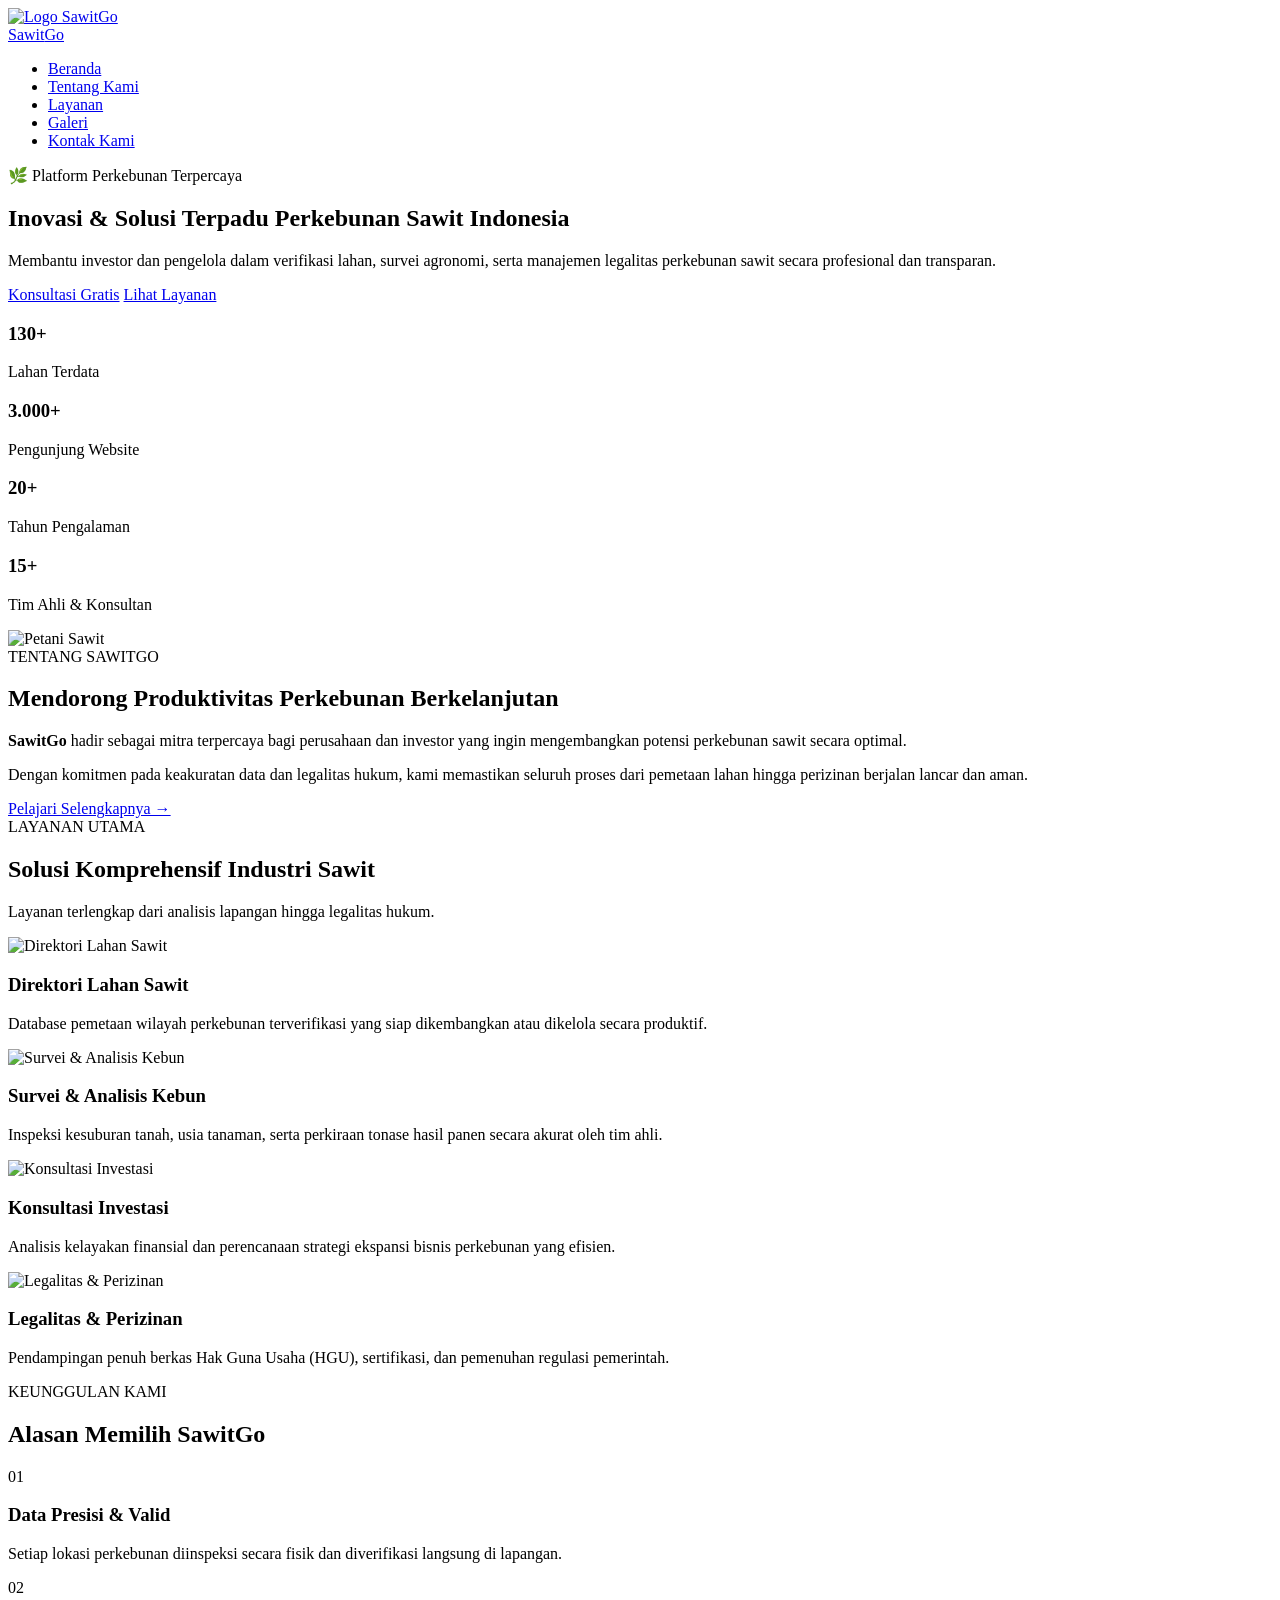
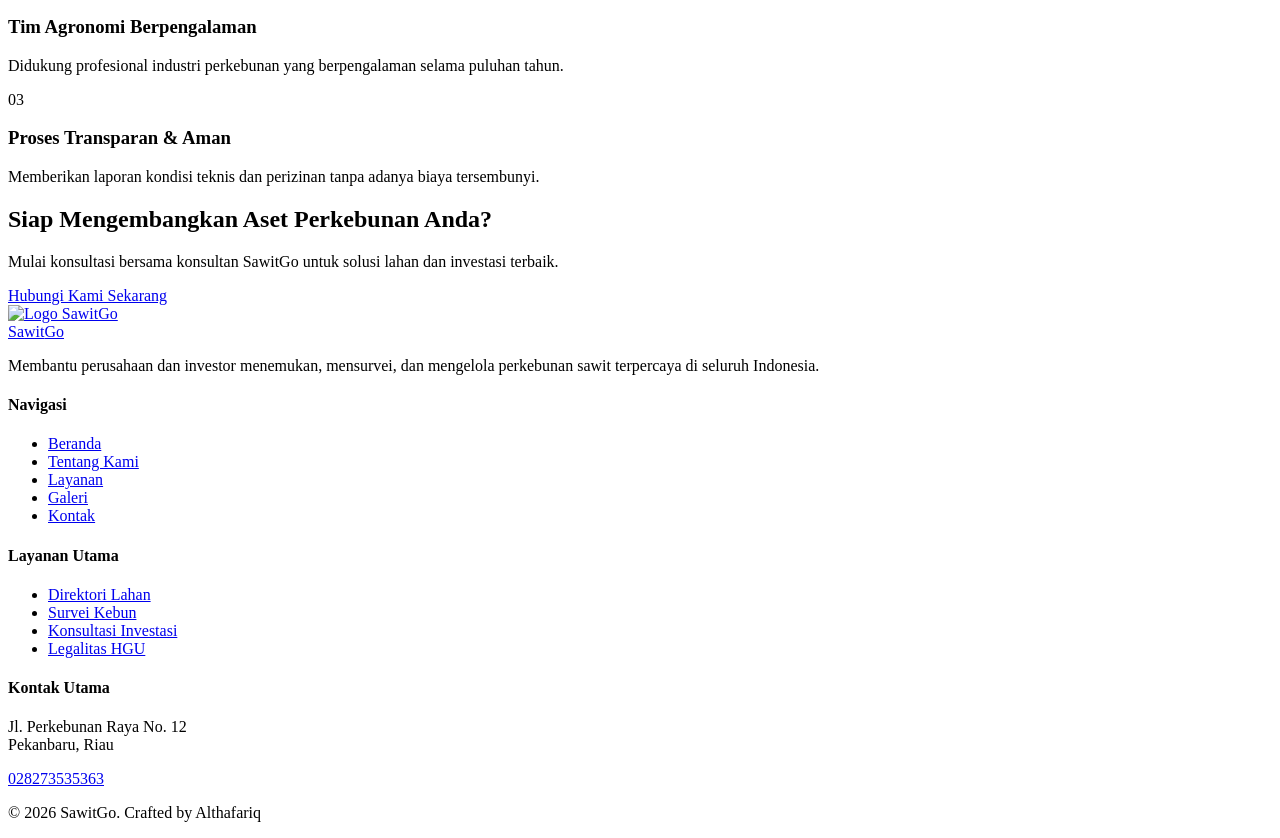
==== index.html @ cbb432f5 "first commit" ====
<!doctype html>
<html lang="id">
  <head>
    <meta charset="UTF-8" />
    <meta name="viewport" content="width=device-width, initial-scale=1.0" />
    <title>SawitGo - Solusi Perkebunan Sawit Modern</title>
    <link rel="stylesheet" href="assets/css/style.css" />
    <link rel="preconnect" href="https://fonts.googleapis.com" />
    <link rel="preconnect" href="https://fonts.gstatic.com" crossorigin />
    <link
      href="https://fonts.googleapis.com/css2?family=Plus+Jakarta+Sans:wght@400;500;600;700;800&display=swap"
      rel="stylesheet"
    />
  </head>
  <body>
    <!-- Navbar Modern (Melayang / Sticky Glassmorphism) -->
    <header class="main-header">
      <nav class="navbar container">
        <a href="index.html" class="brand">
          <div class="brand__logo-box">
            <img
              src="assets/image/Sawit.jpeg"
              alt="Logo SawitGo"
              class="brand__logo"
            />
          </div>
          <span class="brand__title"
            >Sawit<span class="brand__highlight">Go</span></span
          >
        </a>

        <ul class="nav-menu">
          <li><a href="index.html" class="nav-link active">Beranda</a></li>
          <li><a href="about.html" class="nav-link">Tentang Kami</a></li>
          <li><a href="Layanan.html" class="nav-link">Layanan</a></li>
          <li><a href="Gallery.html" class="nav-link">Galeri</a></li>
          <li>
            <a href="Contact.html" class="nav-link nav-btn">Kontak Kami</a>
          </li>
        </ul>
      </nav>
    </header>

    <main>
      <!-- Hero Section -->
      <section class="hero-section">
        <div class="container hero-content">
          <span class="badge-pill">🌿 Platform Perkebunan Terpercaya</span>
          <h1>
            Inovasi &amp; Solusi Terpadu <span>Perkebunan Sawit</span> Indonesia
          </h1>
          <p>
            Membantu investor dan pengelola dalam verifikasi lahan, survei
            agronomi, serta manajemen legalitas perkebunan sawit secara
            profesional dan transparan.
          </p>

          <div class="hero-actions">
            <a href="Contact.html" class="btn btn-primary">Konsultasi Gratis</a>
            <a href="Layanan.html" class="btn btn-outline">Lihat Layanan</a>
          </div>
        </div>
      </section>

      <!-- Section Statistik -->
      <section class="stats-section">
        <div class="container stats-grid">
          <div class="stat-card">
            <h3>130+</h3>
            <p>Lahan Terdata</p>
          </div>
          <div class="stat-card">
            <h3>3.000+</h3>
            <p>Pengunjung Website</p>
          </div>
          <div class="stat-card">
            <h3>20+</h3>
            <p>Tahun Pengalaman</p>
          </div>
          <div class="stat-card">
            <h3>15+</h3>
            <p>Tim Ahli &amp; Konsultan</p>
          </div>
        </div>
      </section>

      <!-- Section Tentang Kami -->
      <section class="about-section">
        <div class="container about-grid">
          <div class="about-image-wrapper">
            <img
              src="assets/image/petani.jpeg"
              alt="Petani Sawit"
              class="about-image"
            />
          </div>
          <div class="about-text">
            <span class="section-tag">TENTANG SAWITGO</span>
            <h2>Mendorong Produktivitas Perkebunan Berkelanjutan</h2>
            <p>
              <strong>SawitGo</strong> hadir sebagai mitra terpercaya bagi
              perusahaan dan investor yang ingin mengembangkan potensi
              perkebunan sawit secara optimal.
            </p>
            <p>
              Dengan komitmen pada keakuratan data dan legalitas hukum, kami
              memastikan seluruh proses dari pemetaan lahan hingga perizinan
              berjalan lancar dan aman.
            </p>
            <a href="about.html" class="link-arrow"
              >Pelajari Selengkapnya &rarr;</a
            >
          </div>
        </div>
      </section>

      <!-- Section Layanan (Tampilan 2 Atas - 2 Bawah dengan Foto Jelas) -->
      <section class="services-section">
        <div class="container">
          <div class="section-header text-center">
            <span class="section-tag">LAYANAN UTAMA</span>
            <h2>Solusi Komprehensif Industri Sawit</h2>
            <p>
              Layanan terlengkap dari analisis lapangan hingga legalitas hukum.
            </p>
          </div>

          <!-- Grid Layanan 2x2 (2 Atas, 2 Bawah) -->
          <div class="services-grid-2x2">
            <!-- Card 1 -->
            <div class="service-card">
              <div class="service-card__image-box">
                <img
                  src="assets/image/indeximg1.jpeg"
                  alt="Direktori Lahan Sawit"
                />
              </div>
              <div class="service-card__body">
                <h3>Direktori Lahan Sawit</h3>
                <p>
                  Database pemetaan wilayah perkebunan terverifikasi yang siap
                  dikembangkan atau dikelola secara produktif.
                </p>
              </div>
            </div>

            <!-- Card 2 -->
            <div class="service-card">
              <div class="service-card__image-box">
                <img
                  src="assets/image/indeximg2.jpeg"
                  alt="Survei & Analisis Kebun"
                />
              </div>
              <div class="service-card__body">
                <h3>Survei &amp; Analisis Kebun</h3>
                <p>
                  Inspeksi kesuburan tanah, usia tanaman, serta perkiraan tonase
                  hasil panen secara akurat oleh tim ahli.
                </p>
              </div>
            </div>

            <!-- Card 3 -->
            <div class="service-card">
              <div class="service-card__image-box">
                <img
                  src="assets/image/indeximg3.jpeg"
                  alt="Konsultasi Investasi"
                />
              </div>
              <div class="service-card__body">
                <h3>Konsultasi Investasi</h3>
                <p>
                  Analisis kelayakan finansial dan perencanaan strategi ekspansi
                  bisnis perkebunan yang efisien.
                </p>
              </div>
            </div>

            <!-- Card 4 -->
            <div class="service-card">
              <div class="service-card__image-box">
                <img
                  src="assets/image/indeximg4.jpeg"
                  alt="Legalitas & Perizinan"
                />
              </div>
              <div class="service-card__body">
                <h3>Legalitas &amp; Perizinan</h3>
                <p>
                  Pendampingan penuh berkas Hak Guna Usaha (HGU), sertifikasi,
                  dan pemenuhan regulasi pemerintah.
                </p>
              </div>
            </div>
          </div>
        </div>
      </section>

      <!-- Section Keunggulan -->
      <section class="features-section">
        <div class="container">
          <div class="section-header text-center">
            <span class="section-tag">KEUNGGULAN KAMI</span>
            <h2>Alasan Memilih SawitGo</h2>
          </div>

          <div class="features-grid">
            <div class="feature-box">
              <div class="feature-num">01</div>
              <h3>Data Presisi &amp; Valid</h3>
              <p>
                Setiap lokasi perkebunan diinspeksi secara fisik dan
                diverifikasi langsung di lapangan.
              </p>
            </div>

            <div class="feature-box">
              <div class="feature-num">02</div>
              <h3>Tim Agronomi Berpengalaman</h3>
              <p>
                Didukung profesional industri perkebunan yang berpengalaman
                selama puluhan tahun.
              </p>
            </div>

            <div class="feature-box">
              <div class="feature-num">03</div>
              <h3>Proses Transparan &amp; Aman</h3>
              <p>
                Memberikan laporan kondisi teknis dan perizinan tanpa adanya
                biaya tersembunyi.
              </p>
            </div>
          </div>
        </div>
      </section>

      <!-- Section CTA (Dibuat Kontras & Terang) -->
      <section class="cta-section">
        <div class="container text-center">
          <h2>Siap Mengembangkan Aset Perkebunan Anda?</h2>
          <p>
            Mulai konsultasi bersama konsultan SawitGo untuk solusi lahan dan
            investasi terbaik.
          </p>
          <a href="Contact.html" class="btn btn-cta">Hubungi Kami Sekarang</a>
        </div>
      </section>
    </main>

    <!-- Footer dengan Efek Aura -->
    <footer class="main-footer">
      <!-- Garis Animasi Aura -->
      <div class="footer-aura-line"></div>

      <div class="container footer-grid">
        <!-- Kolom 1: Brand / Profil Singkat -->
        <div class="footer-col">
          <a href="index.html" class="brand brand--footer">
            <div class="brand__logo-box">
              <img
                src="assets/image/Sawit.jpeg"
                alt="Logo SawitGo"
                class="brand__logo"
              />
            </div>
            <span class="brand__title"
              >Sawit<span class="brand__highlight">Go</span></span
            >
          </a>
          <p class="footer-desc">
            Membantu perusahaan dan investor menemukan, mensurvei, dan mengelola
            perkebunan sawit terpercaya di seluruh Indonesia.
          </p>
        </div>

        <!-- Kolom 2: Navigasi Cepat -->
        <div class="footer-col">
          <h4 class="footer-title">Navigasi</h4>
          <ul class="footer-links">
            <li><a href="index.html">Beranda</a></li>
            <li><a href="about.html">Tentang Kami</a></li>
            <li><a href="Layanan.html">Layanan</a></li>
            <li><a href="Gallery.html">Galeri</a></li>
            <li><a href="Contact.html">Kontak</a></li>
          </ul>
        </div>

        <!-- Kolom 3: Layanan Utama -->
        <div class="footer-col">
          <h4 class="footer-title">Layanan Utama</h4>
          <ul class="footer-links">
            <li><a href="Layanan.html">Direktori Lahan</a></li>
            <li><a href="Layanan.html">Survei Kebun</a></li>
            <li><a href="Layanan.html">Konsultasi Investasi</a></li>
            <li><a href="Layanan.html">Legalitas HGU</a></li>
          </ul>
        </div>

        <!-- Kolom 4: Kartu Kontak -->
        <div class="footer-col">
          <div class="footer-contact-card">
            <h4 class="footer-title">Kontak Utama</h4>
            <p>Jl. Perkebunan Raya No. 12<br />Pekanbaru, Riau</p>
            <a href="tel:028273535363" class="footer-phone">028273535363</a>
          </div>
        </div>
      </div>

      <!-- Copyright Bottom Bar -->
      <div class="footer-bottom">
        <div class="container text-center">
          <p>&copy; 2026 SawitGo. Crafted by Althafariq</p>
        </div>
      </div>
    </footer>
  </body>
</html>
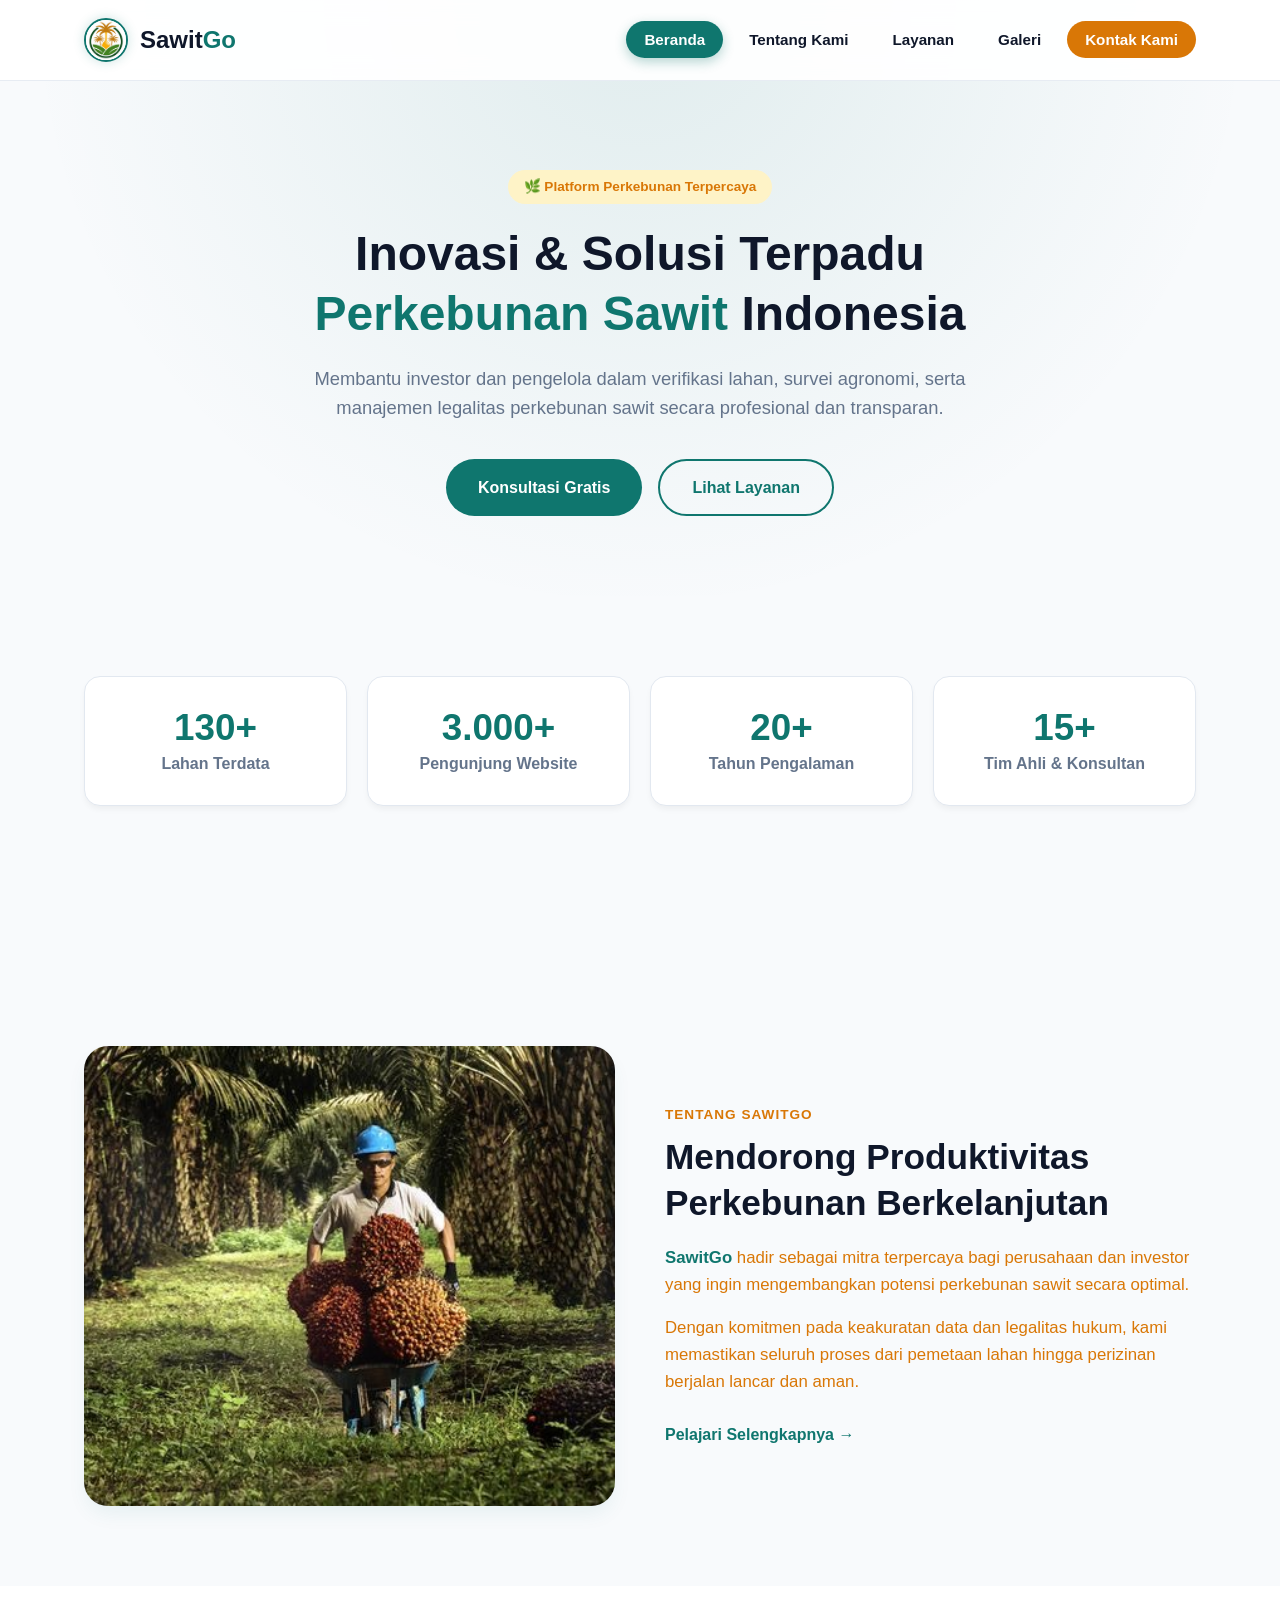
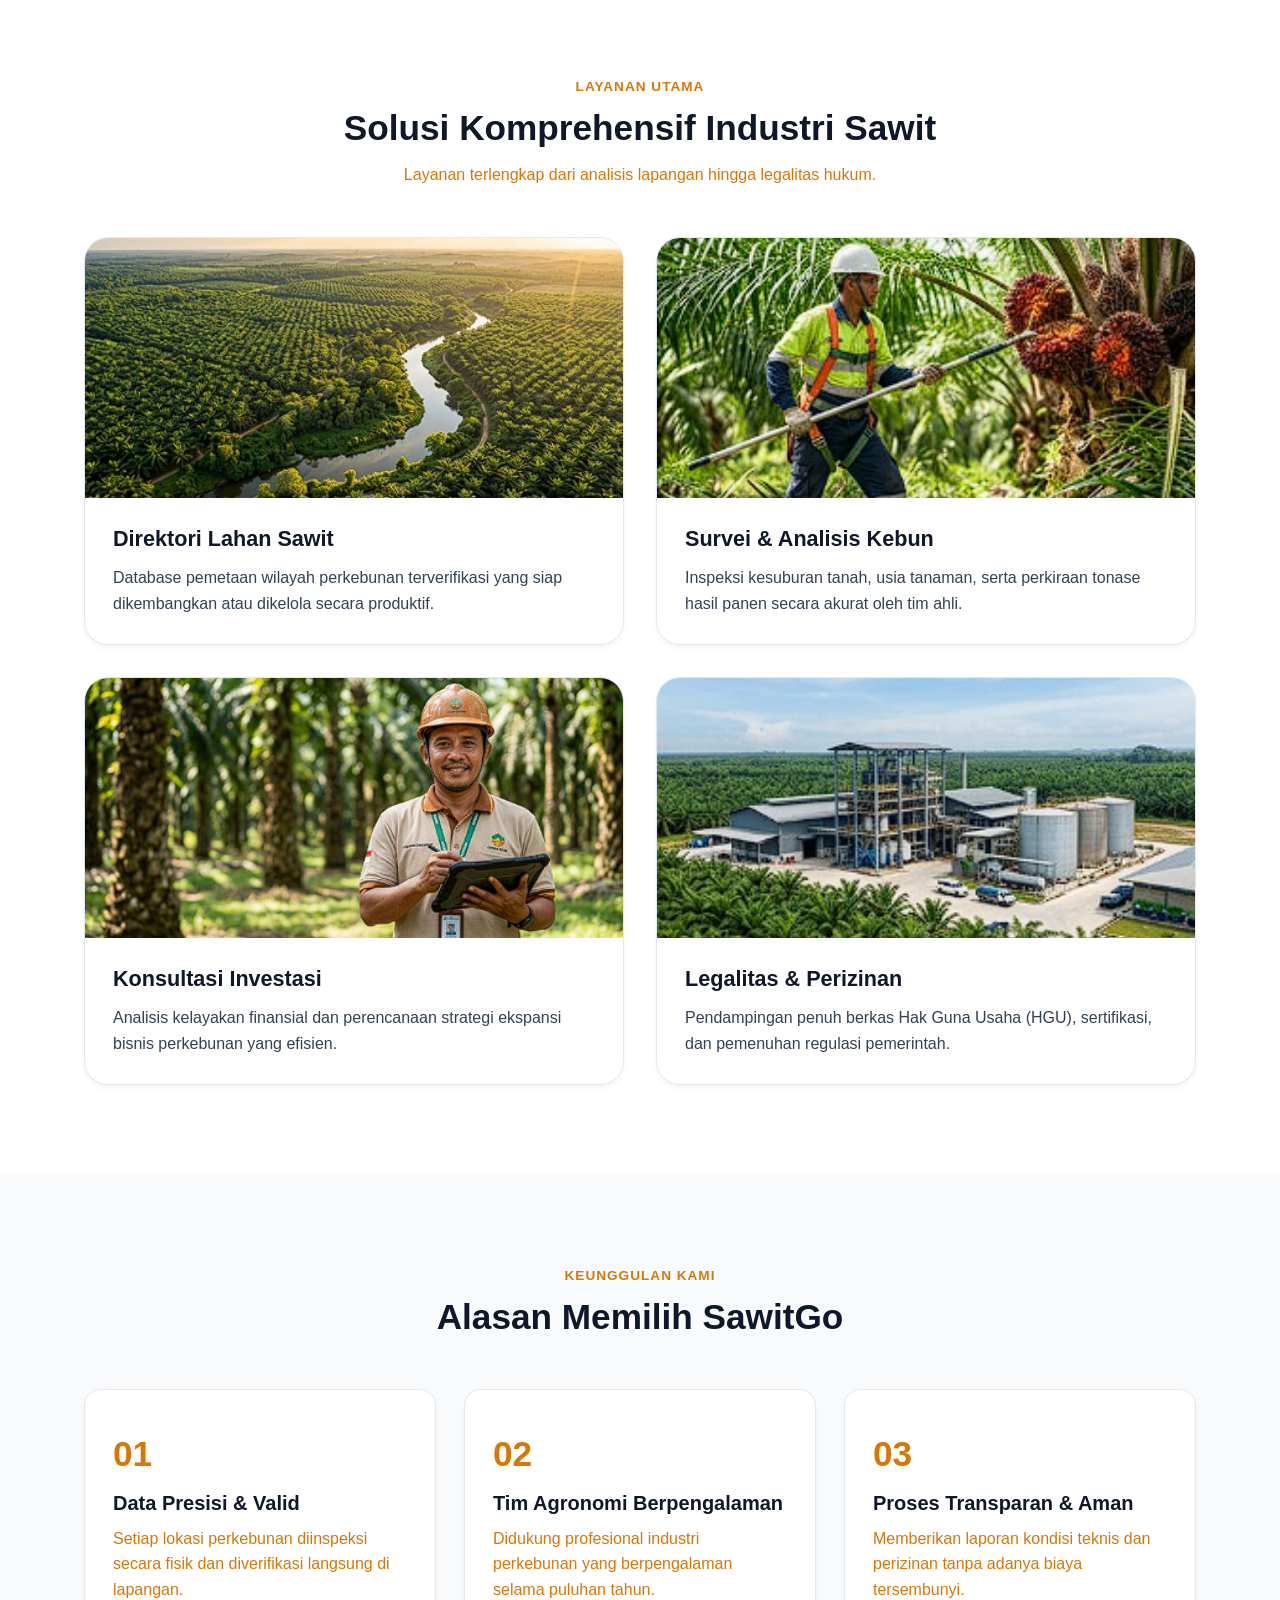
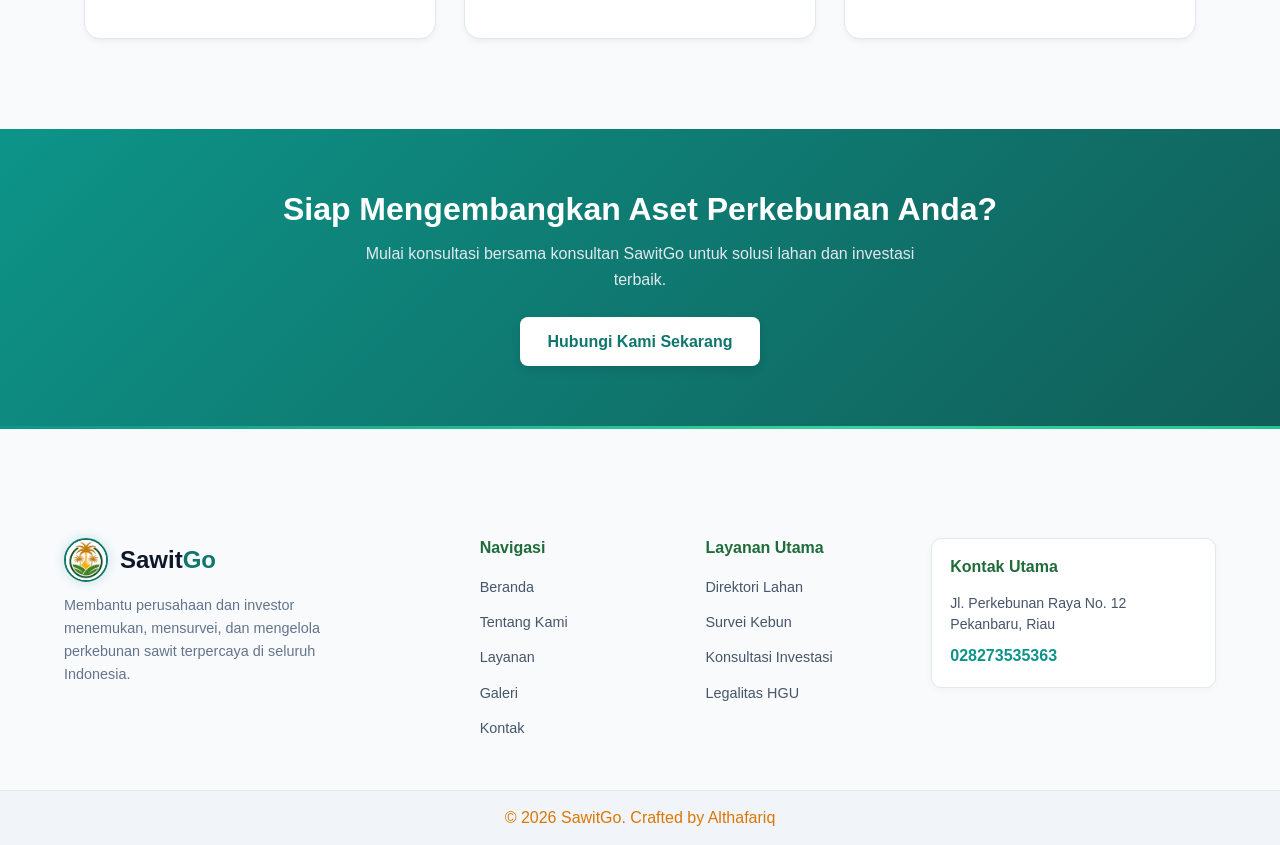
==== commit 5590591e: "fix: perbarui path Assets dan Style.css" ====
--- a/index.html
+++ b/index.html
@@ -4,7 +4,7 @@
     <meta charset="UTF-8" />
     <meta name="viewport" content="width=device-width, initial-scale=1.0" />
     <title>SawitGo - Solusi Perkebunan Sawit Modern</title>
-    <link rel="stylesheet" href="assets/css/style.css" />
+    <link rel="stylesheet" href="Assets/css/Style.css" />
     <link rel="preconnect" href="https://fonts.googleapis.com" />
     <link rel="preconnect" href="https://fonts.gstatic.com" crossorigin />
     <link
@@ -19,7 +19,7 @@
         <a href="index.html" class="brand">
           <div class="brand__logo-box">
             <img
-              src="assets/image/Sawit.jpeg"
+              src="Assets/image/Sawit.jpeg"
               alt="Logo SawitGo"
               class="brand__logo"
             />
@@ -89,7 +89,7 @@
         <div class="container about-grid">
           <div class="about-image-wrapper">
             <img
-              src="assets/image/petani.jpeg"
+              src="Assets/image/petani.jpeg"
               alt="Petani Sawit"
               class="about-image"
             />
@@ -131,7 +131,7 @@
             <div class="service-card">
               <div class="service-card__image-box">
                 <img
-                  src="assets/image/indeximg1.jpeg"
+                  src="Assets/image/indeximg1.jpeg"
                   alt="Direktori Lahan Sawit"
                 />
               </div>
@@ -148,7 +148,7 @@
             <div class="service-card">
               <div class="service-card__image-box">
                 <img
-                  src="assets/image/indeximg2.jpeg"
+                  src="Assets/image/indeximg2.jpeg"
                   alt="Survei & Analisis Kebun"
                 />
               </div>
@@ -165,7 +165,7 @@
             <div class="service-card">
               <div class="service-card__image-box">
                 <img
-                  src="assets/image/indeximg3.jpeg"
+                  src="Assets/image/indeximg3.jpeg"
                   alt="Konsultasi Investasi"
                 />
               </div>
@@ -182,7 +182,7 @@
             <div class="service-card">
               <div class="service-card__image-box">
                 <img
-                  src="assets/image/indeximg4.jpeg"
+                  src="Assets/image/indeximg4.jpeg"
                   alt="Legalitas & Perizinan"
                 />
               </div>
@@ -261,7 +261,7 @@
           <a href="index.html" class="brand brand--footer">
             <div class="brand__logo-box">
               <img
-                src="assets/image/Sawit.jpeg"
+                src="Assets/image/Sawit.jpeg"
                 alt="Logo SawitGo"
                 class="brand__logo"
               />
--- a/Assets/css/Style.css
+++ b/Assets/css/Style.css
@@ -0,0 +1,1207 @@
+/* Universal selector (*) -> menimpa elemen sekaligus */
+* {
+  margin: 0;
+  padding: 0;
+  box-sizing: border-box; /* border & padding ikut dihitung ke dalam width/height */
+}
+
+/* Element selector -> menarget tag HTML langsung, tanpa class/id */
+
+html {
+  scroll-behavior: smooth; /* biar klik link #id di navbar geser halus */
+}
+
+body {
+  font-family: "Inter", "Segoe UI", Arial, sans-serif;
+  color: #1e293b;
+  line-height: 1.6;
+  background-color: #ffffff;
+}
+
+img {
+  max-width: 100%;
+  display: block; /* img default-nya inline, ini contoh kecil dari materi #Display */
+}
+
+a {
+  text-decoration: none;
+  color: inherit;
+}
+
+ul,
+ol {
+  list-style: none; /* biar bisa kita styling manual bullet-nya sendiri */
+}
+
+button {
+  font-family: inherit;
+  cursor: pointer;
+  border: none;
+}
+
+/* =====================================================================
+   2. VARIABEL WARNA (custom property, bonus di luar materi wajib)
+   Dipakai berulang lewat var(--nama) supaya konsisten satu website.
+   ===================================================================== */
+
+:root {
+  --primary: #14532d;
+  --primary-light: #1f6b3a;
+
+  --secondary: #6b8e23;
+  --accent: #d4a72c;
+
+  --light-bg: #f7f8f3;
+  --gray-text: #59635b;
+  --dark-text: #17221a;
+
+  --border-color: #dde4dc;
+  --white: #ffffff;
+}
+
+.bg-secondary {
+  background-color: var(--secondary);
+}
+
+/* Layout dasar */
+.container {
+  width: 100%;
+  max-width: 1140px;
+  margin: 0 auto;
+  padding: 0 1.25rem;
+}
+
+section {
+  padding: 5rem 0;
+}
+
+/* Navbar */
+header {
+  position: sticky;
+  top: 0;
+  left: 0;
+  width: 100%;
+  z-index: 100;
+}
+
+.navbar__inner {
+  display: flex;
+  align-items: center;
+  justify-content: space-between;
+  padding: 1rem 1.25rem;
+  background: var(--primary-light);
+}
+
+.navbar__logo img {
+  height: 2.75rem;
+  width: auto;
+}
+
+.navbar__menu {
+  display: flex;
+  flex-direction: row;
+  flex-wrap: wrap;
+  justify-content: center;
+  gap: 1rem 1.75rem;
+}
+
+.navbar__menu a {
+  color: #ffffff;
+  font-weight: 500;
+  font-size: 0.95rem;
+  padding-bottom: 0.25rem;
+  border-bottom: 2px solid transparent;
+  transition:
+    border-color 0.2s ease,
+    color 0.2s ease;
+}
+
+/* Section Hero */
+
+.hero {
+  background-image:
+    linear-gradient(rgba(3, 14, 25, 0.75), rgba(18, 42, 66, 0.85)),
+    url("../image/petani.jpeg");
+  background-size: cover;
+  background-repeat: no-repeat;
+  color: #ffffff;
+}
+
+.hero__inner {
+  display: flex;
+  flex-direction: column;
+  align-items: flex-start;
+  justify-content: center;
+  min-height: 80vh;
+  gap: 1.5rem;
+  text-align: left;
+}
+
+/* Tipografi */
+h1,
+h2,
+h3,
+h4 {
+  font-family: "Poppins", "Segoe UI", Arial, sans-serif;
+  font-weight: 600;
+  line-height: 1.25;
+  color: var(--secondary);
+}
+
+h1 {
+  font-size: 2.75rem;
+}
+
+h2 {
+  font-size: 2rem;
+  margin-bottom: 0.75rem;
+}
+
+h3 {
+  font-size: 1.25rem;
+}
+
+p {
+  font-size: 1rem;
+  color: var(--accent);
+}
+
+strong {
+  color: var(--primary);
+}
+em {
+  color: var(--primary-light);
+  font-style: italic;
+}
+
+.btn-group {
+  display: flex;
+  flex-direction: row;
+  gap: 1rem;
+  flex-wrap: wrap;
+}
+.btn {
+  display: inline-block;
+  padding: 0.85rem 1.75rem;
+  font-weight: 600;
+  font-size: 0.95rem;
+}
+
+.btn--primary {
+  background: var(--primary-light);
+  color: var(--accent);
+}
+
+.btn--outline {
+  background: var(--secondary);
+  color: #ffffff;
+}
+
+/* section statistik */
+.stats {
+  display: flex;
+  justify-content: space-between;
+  align-items: center;
+  flex-wrap: wrap;
+  gap: 2rem;
+  text-align: center;
+}
+
+.stats__item strong {
+  display: block;
+  font-size: 2.25rem;
+  color: var(--secondary);
+}
+
+/* section tentang */
+
+.bg-light {
+  background-color: var(--light-bg);
+}
+
+.grid-about {
+  display: grid;
+  grid-template-columns: 1fr 1fr;
+  grid-template-areas: "gambar teks";
+  gap: 3.5rem;
+  align-items: center;
+}
+
+.grid-about__image {
+  grid-area: gambar;
+}
+
+.grid-about__text {
+  grid-area: teks;
+}
+
+.section-title {
+  text-align: center;
+  max-width: 640px;
+  margin: 0 auto 3rem auto;
+}
+
+.section-title span {
+  text-transform: uppercase;
+  letter-spacing: 0.1rem;
+  font-size: 0.8rem;
+  font-weight: 700;
+  color: var(--dark-text);
+}
+
+.grid-services {
+  display: grid;
+  grid-template-columns: repeat(auto-fit, minmax(240px, 1fr));
+  gap: 1rem;
+}
+
+.card {
+  width: 100%;
+  padding: 2rem;
+  margin-bottom: 1.5rem;
+  border: 1px solid var(--border-color);
+  border-radius: 14px;
+  background: #ffffff;
+  box-shadow: 0 8px 20px -14px rgba(20, 83, 45, 0.35);
+}
+
+.card__services {
+  position: relative;
+  overflow: hidden;
+}
+
+.flex-row {
+  display: flex;
+  flex-direction: row;
+  flex-wrap: wrap;
+  justify-content: center;
+  align-items: stretch;
+  gap: 1.5rem;
+}
+
+.flex-row > * {
+  flex: 1 1 260px;
+}
+
+.btn--dark {
+  background: var(--secondary);
+  color: #ffffff;
+}
+/* Footer */
+
+.footer {
+  background: var(--light-bg);
+  color: #000000;
+}
+
+.footer-grid {
+  display: grid;
+  grid-template-columns: 1fr;
+  gap: 2.5rem;
+  padding: 4rem 0 2rem 0;
+}
+
+.footer-grid h4 {
+  color: #1f6b3a;
+  margin-bottom: 1rem;
+  font-size: 1rem;
+}
+
+.footer-grid ul li {
+  margin-bottom: 0.6rem;
+}
+
+.footer-grid ul li a:hover {
+  color: #d4a72c;
+}
+
+.footer-bottom {
+  border-top: 1px solid rgba(4, 4, 4, 0.25);
+  padding: 1.25rem 0;
+  text-align: center;
+  font-size: 0.85rem;
+}
+
+.social-links {
+  display: flex;
+  gap: 0.75rem;
+}
+
+.social-links a {
+  width: 2.25rem;
+  height: 2.25rem;
+  border-radius: 50%;
+  border: 1px solid;
+  text-align: center;
+  justify-content: center;
+  display: flex;
+}
+
+.bg-primary {
+  background-color: var(--primary);
+}
+
+.text-accent {
+  color: var(--accent);
+}
+
+@media (min-width: 768px) {
+  h1 {
+    font-size: 3rem;
+  }
+
+  .grid-about {
+    grid-template-columns: 1fr 1fr;
+    grid-template-areas: "gambar teks";
+  }
+
+  .footer-grid {
+    grid-template-columns: repeat(2, 1fr);
+  }
+}
+
+@media (min-width: 992px) {
+  .navbar__menu {
+    flex-wrap: nowrap;
+  }
+
+  .footer-grid {
+    grid-template-columns: repeat(4, 1fr);
+  }
+}
+
+/* =====================================================================
+   TAMBAHAN POLISH VISUAL (TANPA MENGUBAH / MENGAPUS KODE ATAS)
+   ===================================================================== */
+
+/* 1. Ubah Card Layanan Jadi Kartu Gambar Modern */
+.card__services {
+  min-height: 380px;
+  display: flex;
+  flex-direction: column;
+  justify-content: flex-end;
+  padding: 1.5rem !important;
+  margin-bottom: 0;
+  border: none;
+  border-radius: 16px;
+  box-shadow: 0 10px 25px rgba(20, 83, 45, 0.15);
+  transition:
+    transform 0.3s ease,
+    box-shadow 0.3s ease;
+}
+
+.card__services:hover {
+  transform: translateY(-6px);
+  box-shadow: 0 18px 35px rgba(20, 83, 45, 0.25);
+}
+
+/* Membuat tag img mengisi background kartu secara otomatis */
+.card__services img {
+  position: absolute;
+  top: 0;
+  left: 0;
+  width: 100% !important;
+  height: 100% !important;
+  object-fit: cover;
+  margin-bottom: 0 !important;
+  z-index: 1;
+  transition: transform 0.4s ease;
+}
+
+.card__services:hover img {
+  transform: scale(1.05);
+}
+
+/* Overlay gelap melengkung di bawah teks supaya tulisan kontras dan jelas */
+.card__services::after {
+  content: "";
+  position: absolute;
+  inset: 0;
+  background: linear-gradient(
+    to top,
+    rgba(15, 45, 20, 0.95) 15%,
+    rgba(20, 83, 45, 0.4) 60%,
+    transparent 100%
+  );
+  z-index: 2;
+}
+
+/* Naikkan teks di atas layer overlay */
+.card__services h3,
+.card__services p {
+  position: relative;
+  z-index: 3;
+}
+
+.card__services h3 {
+  color: #ffffff !important;
+  font-size: 1.2rem;
+  margin-bottom: 0.4rem;
+}
+
+.card__services p {
+  color: #e2e8f0 !important;
+  font-size: 0.88rem;
+  line-height: 1.4;
+}
+
+/* 2. Styling Gambar "Tentang Kami" Bikin Efek Rounded & Shadow */
+.grid-about__image img {
+  border-radius: 16px;
+  box-shadow: 0 12px 28px rgba(0, 0, 0, 0.12);
+  object-fit: cover;
+}
+
+/* 3. Sentuhan Hover Efek Pada Tombol dan Card */
+.btn {
+  border-radius: 8px;
+  transition: all 0.25s ease;
+}
+
+.btn:hover {
+  transform: translateY(-2px);
+  filter: brightness(1.1);
+}
+
+.flex-row .card {
+  transition:
+    transform 0.3s ease,
+    box-shadow 0.3s ease;
+}
+
+.flex-row .card:hover {
+  transform: translateY(-4px);
+  box-shadow: 0 12px 24px rgba(20, 83, 45, 0.12);
+}
+
+/* Tambahan buat Gallery Html */
+/* ==========================================
+   STYLE GALERI MODERN
+   ========================================== */
+.gallery-grid {
+  display: grid;
+  grid-template-columns: repeat(auto-fit, minmax(320px, 1fr));
+  gap: 2rem;
+  margin-top: 2.5rem;
+}
+
+.gallery-card {
+  background: #ffffff;
+  border-radius: 16px;
+  overflow: hidden;
+  box-shadow: 0 4px 20px rgba(0, 0, 0, 0.06);
+  transition:
+    transform 0.3s ease,
+    box-shadow 0.3s ease;
+  display: flex;
+  flex-direction: column;
+  border: 1px solid rgba(0, 0, 0, 0.05);
+}
+
+.gallery-card:hover {
+  transform: translateY(-8px);
+  box-shadow: 0 12px 30px rgba(0, 0, 0, 0.12);
+}
+
+.gallery-card__img-wrapper {
+  position: relative;
+  width: 100%;
+  padding-top: 60%; /* Aspect Ratio ~16:9 */
+  overflow: hidden;
+}
+
+.gallery-card__img-wrapper img {
+  position: absolute;
+  top: 0;
+  left: 0;
+  width: 100%;
+  height: 100%;
+  object-fit: cover;
+  transition: transform 0.5s ease;
+}
+
+.gallery-card:hover .gallery-card__img-wrapper img {
+  transform: scale(1.06);
+}
+
+.gallery-card__badge {
+  position: absolute;
+  top: 1rem;
+  right: 1rem;
+  background: rgba(15, 42, 27, 0.85);
+  backdrop-filter: blur(4px);
+  color: #a3e635; /* Warna aksen/lime */
+  padding: 0.35rem 0.8rem;
+  border-radius: 20px;
+  font-size: 0.75rem;
+  font-weight: 600;
+  letter-spacing: 0.5px;
+}
+
+.gallery-card__content {
+  padding: 1.5rem;
+  display: flex;
+  flex-direction: column;
+  flex-grow: 1;
+}
+
+.gallery-card__content h3 {
+  font-size: 1.2rem;
+  color: #1b382b;
+  margin-bottom: 0.5rem;
+  font-weight: 700;
+}
+
+.gallery-card__content p {
+  font-size: 0.92rem;
+  color: #4b5563;
+  line-height: 1.5;
+  margin-bottom: 1rem;
+  flex-grow: 1;
+}
+
+.gallery-card__meta {
+  display: flex;
+  align-items: center;
+  gap: 0.4rem;
+  font-size: 0.82rem;
+  color: #15803d;
+  font-weight: 600;
+  border-top: 1px solid #f0f0f0;
+  padding-top: 0.8rem;
+}
+
+/* ==========================================================================
+   COLOR PALETTE & VARIABLES (Forest Emerald & Warm Gold)
+   ========================================================================== */
+:root {
+  --primary: #0f766e; /* Deep Teal / Emerald */
+  --primary-dark: #115e59; /* Dark Emerald */
+  --accent: #d97706; /* Warm Amber / Gold */
+  --accent-light: #fef3c7; /* Light Gold Tint */
+  --bg-main: #f8fafc; /* Soft Off-White Background */
+  --bg-card: #ffffff;
+  --text-dark: #0f172a;
+  --text-body: #334155;
+  --text-muted: #64748b;
+  --border-color: #e2e8f0;
+
+  --radius-sm: 8px;
+  --radius-md: 16px;
+  --radius-lg: 24px;
+
+  --shadow-sm: 0 4px 6px -1px rgba(0, 0, 0, 0.05);
+  --shadow-md: 0 10px 20px -3px rgba(15, 118, 110, 0.08);
+  --shadow-hover: 0 20px 30px -5px rgba(15, 118, 110, 0.18);
+
+  --transition: all 0.3s ease;
+}
+
+* {
+  margin: 0;
+  padding: 0;
+  box-sizing: border-box;
+}
+
+body {
+  font-family: "Plus Jakarta Sans", sans-serif;
+  background-color: var(--bg-main);
+  color: var(--text-body);
+  line-height: 1.6;
+}
+
+.container {
+  width: 90%;
+  max-width: 1200px;
+  margin: 0 auto;
+}
+
+/* ==========================================================================
+   HEADER & STICKY NAVBAR
+   ========================================================================== */
+.main-header {
+  position: fixed;
+  top: 0;
+  left: 0;
+  width: 100%;
+  z-index: 1000;
+  background: rgba(255, 255, 255, 0.92);
+  backdrop-filter: blur(12px);
+  -webkit-backdrop-filter: blur(12px);
+  border-bottom: 1px solid rgba(226, 232, 240, 0.8);
+}
+
+.navbar {
+  display: flex;
+  justify-content: space-between;
+  align-items: center;
+  height: 80px;
+}
+
+.brand {
+  display: flex;
+  align-items: center;
+  gap: 12px;
+  text-decoration: none;
+}
+
+.brand__logo-box {
+  width: 44px;
+  height: 44px;
+  border-radius: 50%;
+  overflow: hidden;
+  border: 2px solid var(--primary);
+  box-shadow: 0 0 12px rgba(15, 118, 110, 0.2);
+}
+
+.brand__logo {
+  width: 100%;
+  height: 100%;
+  object-fit: cover;
+}
+
+.brand__title {
+  font-size: 1.5rem;
+  font-weight: 800;
+  color: var(--text-dark);
+}
+
+.brand__highlight {
+  color: var(--primary);
+}
+
+.nav-menu {
+  display: flex;
+  align-items: center;
+  gap: 8px;
+  list-style: none;
+}
+
+.nav-link {
+  text-decoration: none;
+  color: var(--text-dark);
+  font-weight: 600;
+  font-size: 0.95rem;
+  padding: 10px 18px;
+  border-radius: 99px;
+  transition: var(--transition);
+}
+
+.nav-link:hover {
+  color: var(--primary);
+  background-color: rgba(15, 118, 110, 0.08);
+}
+
+.nav-link.active {
+  background-color: var(--primary);
+  color: #ffffff;
+  box-shadow: 0 4px 12px rgba(15, 118, 110, 0.3);
+}
+
+.nav-btn {
+  background-color: var(--accent);
+  color: #ffffff !important;
+}
+
+.nav-btn:hover {
+  background-color: #b45309;
+}
+
+/* ==========================================================================
+   HERO SECTION
+   ========================================================================== */
+.hero-section {
+  padding-top: 170px;
+  padding-bottom: 80px;
+  background: radial-gradient(
+    circle at 50% 0%,
+    rgba(15, 118, 110, 0.1),
+    transparent 70%
+  );
+  text-align: center;
+}
+
+.badge-pill {
+  display: inline-block;
+  padding: 6px 16px;
+  background-color: var(--accent-light);
+  color: var(--accent);
+  font-weight: 700;
+  font-size: 0.85rem;
+  border-radius: 99px;
+  margin-bottom: 20px;
+}
+
+.hero-content h1 {
+  font-size: 3rem;
+  font-weight: 800;
+  color: var(--text-dark);
+  line-height: 1.25;
+  max-width: 850px;
+  margin: 0 auto 20px;
+}
+
+.hero-content h1 span {
+  color: var(--primary);
+}
+
+.hero-content p {
+  font-size: 1.15rem;
+  color: var(--text-muted);
+  max-width: 680px;
+  margin: 0 auto 36px;
+}
+
+.hero-actions {
+  display: flex;
+  justify-content: center;
+  gap: 16px;
+}
+
+.btn {
+  display: inline-flex;
+  align-items: center;
+  justify-content: center;
+  padding: 14px 32px;
+  border-radius: 99px;
+  font-weight: 700;
+  text-decoration: none;
+  font-size: 1rem;
+  transition: var(--transition);
+}
+
+.btn-primary {
+  background-color: var(--primary);
+  color: #ffffff;
+}
+
+.btn-primary:hover {
+  background-color: var(--primary-dark);
+  transform: translateY(-2px);
+  box-shadow: var(--shadow-hover);
+}
+
+.btn-outline {
+  border: 2px solid var(--primary);
+  color: var(--primary);
+}
+
+.btn-outline:hover {
+  background-color: var(--primary);
+  color: #ffffff;
+}
+
+.btn-large {
+  padding: 18px 40px;
+  font-size: 1.1rem;
+}
+
+/* ==========================================================================
+   STATISTIK
+   ========================================================================== */
+.stats-section {
+  margin-bottom: 80px;
+}
+
+.stats-grid {
+  display: grid;
+  grid-template-columns: repeat(auto-fit, minmax(200px, 1fr));
+  gap: 20px;
+}
+
+.stat-card {
+  background: var(--bg-card);
+  padding: 28px 20px;
+  border-radius: var(--radius-md);
+  text-align: center;
+  box-shadow: var(--shadow-sm);
+  border: 1px solid var(--border-color);
+}
+
+.stat-card h3 {
+  font-size: 2.3rem;
+  font-weight: 800;
+  color: var(--primary);
+}
+
+.stat-card p {
+  font-weight: 600;
+  color: var(--text-muted);
+}
+
+/* ==========================================================================
+   SECTION TENTANG KAMI
+   ========================================================================== */
+.about-section {
+  padding: 80px 0;
+}
+
+.about-grid {
+  display: grid;
+  grid-template-columns: 1fr 1fr;
+  gap: 50px;
+  align-items: center;
+}
+
+.about-image-wrapper {
+  width: 100%;
+  height: 460px;
+  border-radius: var(--radius-lg);
+  overflow: hidden;
+  box-shadow: var(--shadow-md);
+}
+
+.about-image {
+  width: 100%;
+  height: 100%;
+  object-fit: cover;
+  object-position: top center;
+  transition: var(--transition);
+}
+
+.about-image-wrapper:hover .about-image {
+  transform: scale(1.03);
+}
+
+.section-tag {
+  color: var(--accent);
+  font-weight: 800;
+  font-size: 0.85rem;
+  letter-spacing: 1px;
+  display: block;
+  margin-bottom: 8px;
+}
+
+.about-text h2 {
+  font-size: 2.2rem;
+  color: var(--text-dark);
+  margin-bottom: 20px;
+  line-height: 1.3;
+}
+
+.about-text p {
+  margin-bottom: 16px;
+  font-size: 1.05rem;
+}
+
+.link-arrow {
+  color: var(--primary);
+  font-weight: 700;
+  text-decoration: none;
+  display: inline-block;
+  margin-top: 10px;
+  transition: var(--transition);
+}
+
+.link-arrow:hover {
+  transform: translateX(5px);
+  color: var(--primary-dark);
+}
+
+/* ==========================================================================
+   SECTION LAYANAN (GRID 2 ATAS 2 BAWAH DENGAN FOTO BESAR & JELAS)
+   ========================================================================== */
+.services-section {
+  padding: 90px 0;
+  background-color: #ffffff;
+}
+
+.section-header {
+  max-width: 650px;
+  margin: 0 auto 50px;
+}
+
+.section-header h2 {
+  font-size: 2.2rem;
+  color: var(--text-dark);
+}
+
+.text-center {
+  text-align: center;
+}
+
+/* Grid khusus 2 kolom (2 atas, 2 bawah) */
+.services-grid-2x2 {
+  display: grid;
+  grid-template-columns: repeat(2, 1fr);
+  gap: 32px;
+}
+
+.service-card {
+  background: var(--bg-card);
+  border-radius: var(--radius-lg);
+  overflow: hidden;
+  border: 1px solid var(--border-color);
+  box-shadow: var(--shadow-sm);
+  transition: var(--transition);
+  display: flex;
+  flex-direction: column;
+}
+
+.service-card:hover {
+  transform: translateY(-8px);
+  box-shadow: var(--shadow-hover);
+  border-color: rgba(15, 118, 110, 0.4);
+}
+
+/* Frame foto yang besar dan jelas */
+.service-card__image-box {
+  width: 100%;
+  height: 260px; /* Ukuran tinggi agar foto terlihat utuh & padat */
+  overflow: hidden;
+  background-color: #f1f5f9;
+}
+
+.service-card__image-box img {
+  width: 100%;
+  height: 100%;
+  object-fit: cover;
+  object-position: center;
+  transition: var(--transition);
+}
+
+.service-card:hover .service-card__image-box img {
+  transform: scale(1.05);
+}
+
+.service-card__body {
+  padding: 28px;
+}
+
+.service-card__body h3 {
+  font-size: 1.35rem;
+  color: var(--text-dark);
+  margin-bottom: 12px;
+}
+
+.service-card__body p {
+  color: var(--text-body);
+  font-size: 1rem;
+  line-height: 1.6;
+}
+
+/* ==========================================================================
+   SECTION KEUNGGULAN
+   ========================================================================== */
+.features-section {
+  padding: 90px 0;
+}
+
+.features-grid {
+  display: grid;
+  grid-template-columns: repeat(auto-fit, minmax(280px, 1fr));
+  gap: 28px;
+}
+
+.feature-box {
+  background: var(--bg-card);
+  padding: 36px 28px;
+  border-radius: var(--radius-md);
+  border: 1px solid var(--border-color);
+  box-shadow: var(--shadow-sm);
+}
+
+.feature-num {
+  font-size: 2.2rem;
+  font-weight: 800;
+  color: var(--accent);
+  margin-bottom: 8px;
+}
+
+.feature-box h3 {
+  font-size: 1.25rem;
+  color: var(--text-dark);
+  margin-bottom: 10px;
+}
+
+/* ==========================================================================
+   CTA SECTION (Bersih & Elegan)
+   ========================================================================== */
+.cta-section {
+  padding: 60px 0;
+  background: linear-gradient(135deg, #0d9488 0%, #115e59 100%);
+  color: #ffffff;
+  text-align: center;
+}
+
+.cta-section h2 {
+  font-size: 2rem;
+  font-weight: 700;
+  color: #ffffff !important;
+  margin-bottom: 12px;
+}
+
+.cta-section p {
+  font-size: 1rem;
+  color: #e2e8f0 !important;
+  max-width: 600px;
+  margin: 0 auto 24px;
+}
+
+.btn-cta {
+  background-color: #ffffff;
+  color: #0f766e;
+  padding: 12px 28px;
+  border-radius: 8px;
+  font-weight: 700;
+  text-decoration: none;
+  display: inline-block;
+  transition: all 0.2s ease;
+  box-shadow: 0 4px 10px rgba(0, 0, 0, 0.1);
+}
+
+.btn-cta:hover {
+  background-color: #f8fafc;
+  transform: translateY(-2px);
+}
+
+/* ==========================================================================
+   ANIMASI AURA FOOTER & TATA LETAK RAPI
+   ========================================================================== */
+
+/* Keyframe untuk animasi pergerakan aura glowing */
+@keyframes auraGlow {
+  0% {
+    background-position: 0% 50%;
+    box-shadow: 0 0 15px rgba(13, 148, 136, 0.4);
+  }
+  50% {
+    background-position: 100% 50%;
+    box-shadow: 0 0 25px rgba(52, 211, 153, 0.7);
+  }
+  100% {
+    background-position: 0% 50%;
+    box-shadow: 0 0 15px rgba(13, 148, 136, 0.4);
+  }
+}
+
+.main-footer {
+  position: relative;
+  background-color: #f8fafc; /* Latar terang netral & bersih */
+  color: #334155;
+  padding-top: 48px;
+  overflow: hidden;
+}
+
+/* Garis Pembatas Atas dengan Efek Aura Menyala */
+.footer-aura-line {
+  position: absolute;
+  top: 0;
+  left: 0;
+  width: 100%;
+  height: 3px;
+  background: linear-gradient(90deg, #0d9488, #34d399, #10b981, #0d9488);
+  background-size: 200% 200%;
+  animation: auraGlow 4s ease infinite;
+}
+
+/* Tata Letak Grid Simetris & Rapi */
+.footer-grid {
+  display: grid;
+  grid-template-columns: 2fr 1fr 1fr 1.5fr;
+  gap: 36px;
+  align-items: start;
+  padding-bottom: 40px;
+}
+
+.brand--footer .brand__title {
+  color: #0f172a !important;
+  font-weight: 700;
+}
+
+.footer-desc {
+  margin-top: 12px;
+  font-size: 0.9rem;
+  line-height: 1.6;
+  color: #64748b;
+  max-width: 300px;
+}
+
+.footer-title {
+  color: #0f172a;
+  font-size: 1rem;
+  font-weight: 700;
+  margin-bottom: 16px;
+  position: relative;
+}
+
+.footer-links {
+  list-style: none;
+  padding: 0;
+  margin: 0;
+}
+
+.footer-links li {
+  margin-bottom: 8px;
+}
+
+.footer-links a {
+  color: #475569;
+  text-decoration: none;
+  font-size: 0.9rem;
+  transition: all 0.2s ease;
+}
+
+.footer-links a:hover {
+  color: #0d9488; /* Warna aksen hijau halus saat hover */
+  padding-left: 4px;
+}
+
+/* Kartu Kontak Minimalis */
+.footer-contact-card {
+  background: #ffffff;
+  padding: 18px;
+  border-radius: 10px;
+  border: 1px solid #e2e8f0;
+  box-shadow: 0 2px 8px rgba(0, 0, 0, 0.03);
+  transition:
+    transform 0.3s ease,
+    box-shadow 0.3s ease;
+}
+
+.footer-contact-card:hover {
+  transform: translateY(-2px);
+  box-shadow: 0 4px 12px rgba(13, 148, 136, 0.12);
+}
+
+.footer-contact-card p {
+  color: #475569;
+  font-size: 0.88rem;
+  margin-bottom: 8px;
+  line-height: 1.5;
+}
+
+.footer-phone {
+  display: inline-block;
+  color: #0d9488;
+  font-weight: 700;
+  font-size: 1rem;
+  text-decoration: none;
+}
+
+.footer-phone:hover {
+  text-decoration: underline;
+}
+
+/* Bottom Bar Copyright */
+.footer-bottom {
+  background-color: #f1f5f9;
+  border-top: 1px solid #e2e8f0;
+  padding: 14px 0;
+  font-size: 0.85rem;
+  color: #64748b;
+  text-align: center;
+}
+
+/* Responsif untuk Layar Tablet dan HP */
+@media (max-width: 992px) {
+  .footer-grid {
+    grid-template-columns: 1fr 1fr;
+  }
+}
+
+@media (max-width: 576px) {
+  .footer-grid {
+    grid-template-columns: 1fr;
+  }
+}
